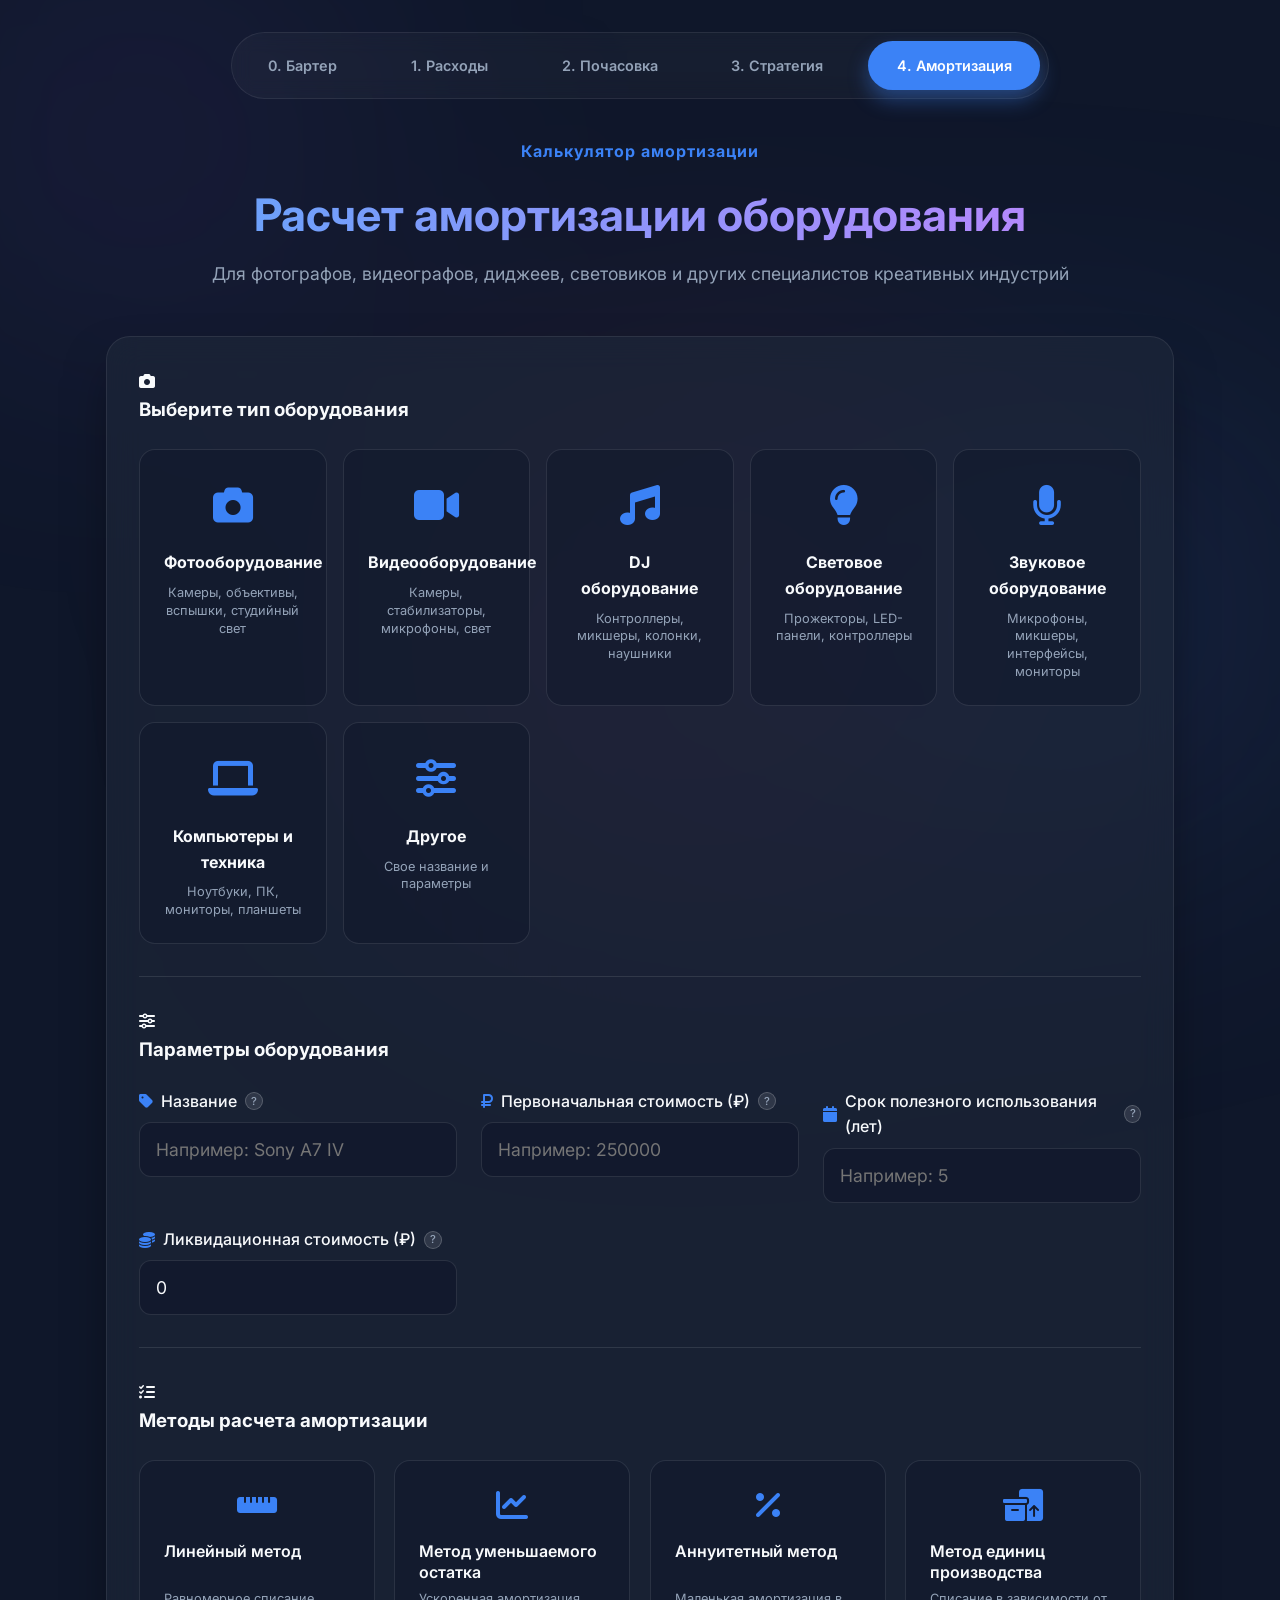
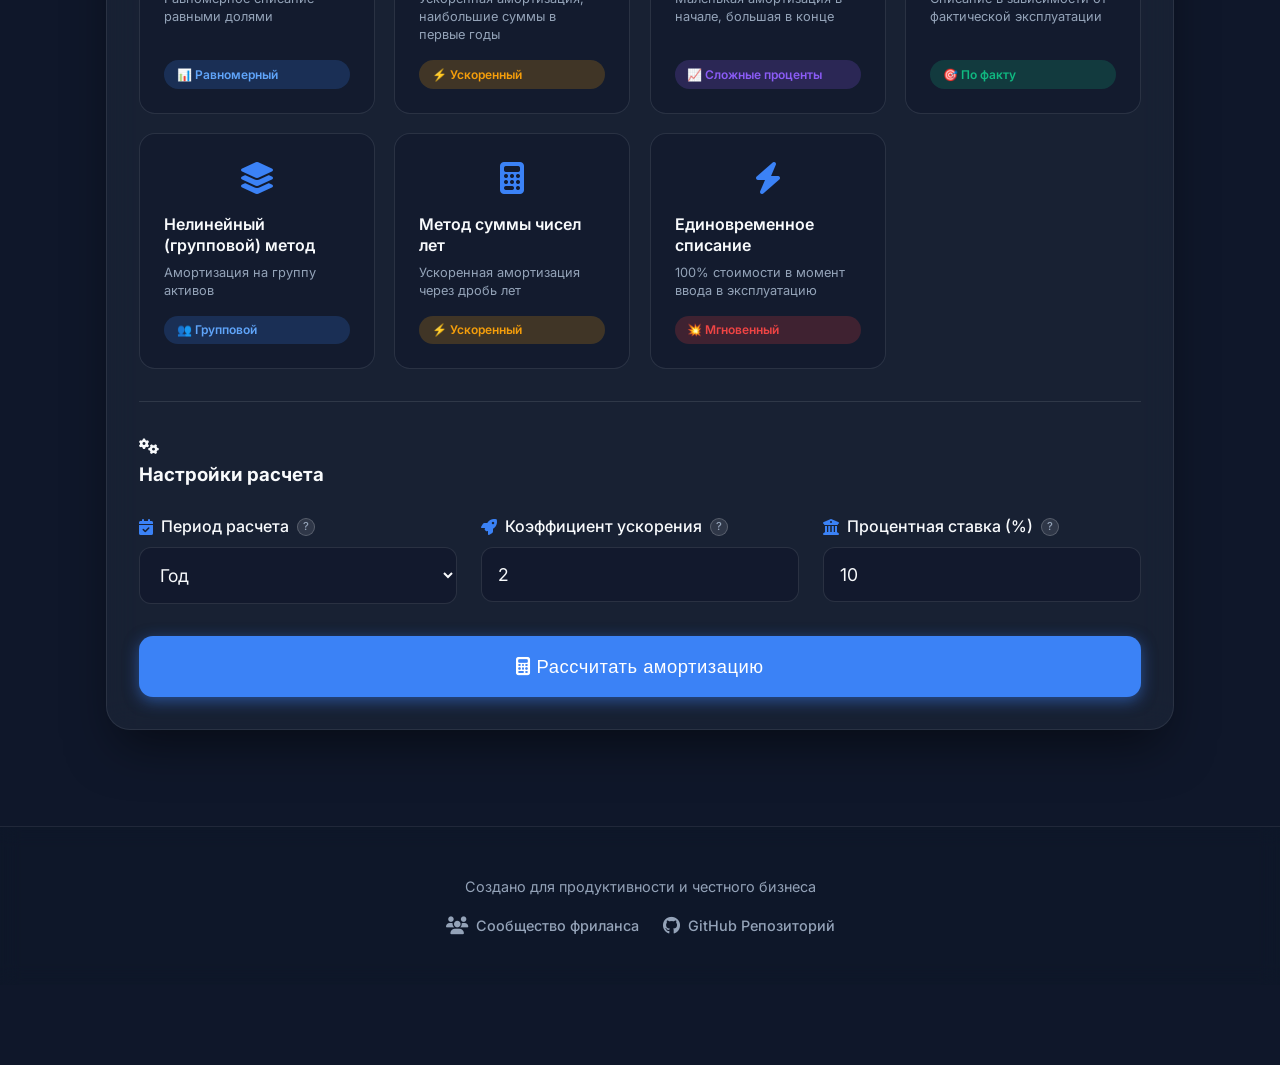
==== amortization_calc.html @ fcdc4e0b "Add Yandex.Metrica integration" ====
<!DOCTYPE html>
<html lang="ru">

<head>
    <meta charset="UTF-8">
    <meta name="viewport" content="width=device-width, initial-scale=1.0">
    <title>Амортизация оборудования</title>
    <link href="https://fonts.googleapis.com/css2?family=Inter:wght@300;400;500;600;700&display=swap" rel="stylesheet">
    <link rel="stylesheet" href="global.css">
    <link rel="stylesheet" href="amortization_style.css">
    <!-- Font Awesome for Icons -->
    <link rel="stylesheet" href="https://cdnjs.cloudflare.com/ajax/libs/font-awesome/6.4.0/css/all.min.css">
    
    <!-- Yandex.Metrica placeholder -->
    <div id="yandex-metrica-container"></div>
    <script>
        fetch('analytics.html')
            .then(r => r.ok ? r.text() : Promise.reject())
            .then(html => document.getElementById('yandex-metrica-container').innerHTML = html)
            .catch(() => console.log('Analytics not loaded (local)'));
    </script>
</head>

<body>
    <div class="background-blobs">
        <div class="blob blob-1"></div>
        <div class="blob blob-2"></div>
        <div class="blob blob-3"></div>
    </div>

    <div class="container">
        <header>
            <nav class="nav-tabs">
                <a href="index.html" class="nav-btn">0. Бартер</a>
                <a href="hour_calc.html" class="nav-btn">1. Расходы</a>
                <a href="project_calc.html" class="nav-btn">2. Почасовка</a>
                <a href="negotiation_new.html" class="nav-btn">3. Стратегия</a>
                <a href="amortization_calc.html" class="nav-btn active">4. Амортизация</a>
            </nav>
            <div class="logo">
                <span>Калькулятор амортизации</span>
            </div>
            <h1>Расчет амортизации оборудования</h1>
            <p>Для фотографов, видеографов, диджеев, световиков и других специалистов креативных индустрий</p>
        </header>

        <main class="glass-panel">
            <!-- Выбор оборудования -->
            <section class="equipment-section">
                <div class="section-header">
                    <i class="fa-solid fa-camera"></i>
                    <h3>Выберите тип оборудования</h3>
                </div>

                <div class="equipment-grid">
                    <div class="equipment-card" data-type="photo">
                        <div class="equip-icon"><i class="fa-solid fa-camera"></i></div>
                        <h4>Фотооборудование</h4>
                        <p>Камеры, объективы, вспышки, студийный свет</p>
                    </div>
                    <div class="equipment-card" data-type="video">
                        <div class="equip-icon"><i class="fa-solid fa-video"></i></div>
                        <h4>Видеооборудование</h4>
                        <p>Камеры, стабилизаторы, микрофоны, свет</p>
                    </div>
                    <div class="equipment-card" data-type="dj">
                        <div class="equip-icon"><i class="fa-solid fa-music"></i></div>
                        <h4>DJ оборудование</h4>
                        <p>Контроллеры, микшеры, колонки, наушники</p>
                    </div>
                    <div class="equipment-card" data-type="light">
                        <div class="equip-icon"><i class="fa-solid fa-lightbulb"></i></div>
                        <h4>Световое оборудование</h4>
                        <p>Прожекторы, LED-панели, контроллеры</p>
                    </div>
                    <div class="equipment-card" data-type="audio">
                        <div class="equip-icon"><i class="fa-solid fa-microphone"></i></div>
                        <h4>Звуковое оборудование</h4>
                        <p>Микрофоны, микшеры, интерфейсы, мониторы</p>
                    </div>
                    <div class="equipment-card" data-type="computer">
                        <div class="equip-icon"><i class="fa-solid fa-laptop"></i></div>
                        <h4>Компьютеры и техника</h4>
                        <p>Ноутбуки, ПК, мониторы, планшеты</p>
                    </div>
                    <div class="equipment-card" data-type="custom">
                        <div class="equip-icon"><i class="fa-solid fa-sliders"></i></div>
                        <h4>Другое</h4>
                        <p>Свое название и параметры</p>
                    </div>
                </div>

                <div id="customEquipmentBlock" class="hidden">
                    <div class="input-group">
                        <label for="customEquipName">Название оборудования</label>
                        <input type="text" id="customEquipName" placeholder="Например: Гримерка, костюмы, реквизит...">
                    </div>
                </div>
            </section>

            <div class="divider"></div>

            <!-- Параметры оборудования -->
            <section class="params-section">
                <div class="section-header">
                    <i class="fa-solid fa-sliders"></i>
                    <h3>Параметры оборудования</h3>
                </div>

                <div class="params-grid">
                    <div class="input-group">
                        <label for="equipName">
                            <i class="fa-solid fa-tag"></i> Название
                            <span class="help-icon" title="Как вы называете это оборудование для себя">?</span>
                        </label>
                        <input type="text" id="equipName" placeholder="Например: Sony A7 IV">
                    </div>

                    <div class="input-group">
                        <label for="initialCost">
                            <i class="fa-solid fa-ruble-sign"></i> Первоначальная стоимость (₽)
                            <span class="help-icon" title="Сумма, которую вы заплатили при покупке оборудования">?</span>
                        </label>
                        <input type="number" id="initialCost" placeholder="Например: 250000">
                    </div>

                    <div class="input-group">
                        <label for="usefulLife">
                            <i class="fa-solid fa-calendar"></i> Срок полезного использования (лет)
                            <span class="help-icon" title="Сколько лет вы планируете использовать это оборудование">?</span>
                        </label>
                        <input type="number" id="usefulLife" placeholder="Например: 5">
                    </div>

                    <div class="input-group">
                        <label for="liquidationValue">
                            <i class="fa-solid fa-coins"></i> Ликвидационная стоимость (₽)
                            <span class="help-icon" title="Остаточная стоимость после окончания срока службы (можно продать на запчасти)">?</span>
                        </label>
                        <input type="number" id="liquidationValue" value="0" placeholder="Например: 25000">
                    </div>
                </div>
            </section>

            <div class="divider"></div>

            <!-- Выбор метода амортизации -->
            <section class="methods-section">
                <div class="section-header">
                    <i class="fa-solid fa-list-check"></i>
                    <h3>Методы расчета амортизации</h3>
                </div>

                <div class="methods-grid">
                    <div class="method-card" data-method="linear">
                        <div class="method-icon"><i class="fa-solid fa-ruler-horizontal"></i></div>
                        <h4>Линейный метод</h4>
                        <p>Равномерное списание равными долями</p>
                        <div class="method-tag">📊 Равномерный</div>
                    </div>

                    <div class="method-card" data-method="declining">
                        <div class="method-icon"><i class="fa-solid fa-chart-line"></i></div>
                        <h4>Метод уменьшаемого остатка</h4>
                        <p>Ускоренная амортизация, наибольшие суммы в первые годы</p>
                        <div class="method-tag warning">⚡ Ускоренный</div>
                    </div>

                    <div class="method-card" data-method="annuity">
                        <div class="method-icon"><i class="fa-solid fa-percent"></i></div>
                        <h4>Аннуитетный метод</h4>
                        <p>Маленькая амортизация в начале, большая в конце</p>
                        <div class="method-tag info">📈 Сложные проценты</div>
                    </div>

                    <div class="method-card" data-method="units">
                        <div class="method-icon"><i class="fa-solid fa-boxes-packing"></i></div>
                        <h4>Метод единиц производства</h4>
                        <p>Списание в зависимости от фактической эксплуатации</p>
                        <div class="method-tag success">🎯 По факту</div>
                    </div>

                    <div class="method-card" data-method="group">
                        <div class="method-icon"><i class="fa-solid fa-layer-group"></i></div>
                        <h4>Нелинейный (групповой) метод</h4>
                        <p>Амортизация на группу активов</p>
                        <div class="method-tag">👥 Групповой</div>
                    </div>

                    <div class="method-card" data-method="sumyears">
                        <div class="method-icon"><i class="fa-solid fa-calculator"></i></div>
                        <h4>Метод суммы чисел лет</h4>
                        <p>Ускоренная амортизация через дробь лет</p>
                        <div class="method-tag warning">⚡ Ускоренный</div>
                    </div>

                    <div class="method-card" data-method="immediate">
                        <div class="method-icon"><i class="fa-solid fa-bolt"></i></div>
                        <h4>Единовременное списание</h4>
                        <p>100% стоимости в момент ввода в эксплуатацию</p>
                        <div class="method-tag danger">💥 Мгновенный</div>
                    </div>
                </div>
            </section>

            <!-- Дополнительные параметры для метода единиц производства -->
            <div id="productionParams" class="hidden glass" style="margin-top: 1.5rem; padding: 1.5rem; border-radius: 16px; border: 1px solid rgba(139, 92, 246, 0.2);">
                <div class="section-header">
                    <i class="fa-solid fa-industry"></i>
                    <h3>Параметры производства</h3>
                </div>
                <div class="params-grid">
                    <div class="input-group">
                        <label for="totalProduction">
                            <i class="fa-solid fa-layer-group"></i> Общий объем производства (ед.)
                            <span class="help-icon" title="Планируемое количество единиц за весь срок службы (съемок, часов, км)">?</span>
                        </label>
                        <input type="number" id="totalProduction" placeholder="Например: 500 съемок">
                    </div>
                    <div class="input-group">
                        <label for="currentProduction">
                            <i class="fa-solid fa-gauge"></i> Фактический объем за период (ед.)
                            <span class="help-icon" title="Сколько единиц уже произведено за расчетный период">?</span>
                        </label>
                        <input type="number" id="currentProduction" placeholder="Например: 45 съемок">
                    </div>
                </div>
            </div>

            <!-- Параметры для группового метода -->
            <div id="groupParams" class="hidden glass" style="margin-top: 1.5rem; padding: 1.5rem; border-radius: 16px; border: 1px solid rgba(245, 158, 11, 0.2);">
                <div class="section-header">
                    <i class="fa-solid fa-objects-column"></i>
                    <h3>Параметры группы активов</h3>
                </div>
                <div class="params-grid">
                    <div class="input-group">
                        <label for="groupBalance">
                            <i class="fa-solid fa-piggy-bank"></i> Суммарный баланс группы (₽)
                            <span class="help-icon" title="Общая стоимость всех активов в группе">?</span>
                        </label>
                        <input type="number" id="groupBalance" placeholder="Например: 1500000">
                    </div>
                    <div class="input-group">
                        <label for="groupRate">
                            <i class="fa-solid fa-percent"></i> Норма амортизации группы (%)
                            <span class="help-icon" title="Процент амортизации для данной группы активов">?</span>
                        </label>
                        <input type="number" id="groupRate" placeholder="Например: 20">
                    </div>
                </div>
            </div>

            <div class="divider"></div>

            <!-- Настройки расчета -->
            <section class="calc-settings">
                <div class="section-header">
                    <i class="fa-solid fa-gears"></i>
                    <h3>Настройки расчета</h3>
                </div>

                <div class="settings-grid">
                    <div class="input-group">
                        <label for="calcPeriod">
                            <i class="fa-solid fa-calendar-check"></i> Период расчета
                            <span class="help-icon" title="За какой период рассчитать амортизацию">?</span>
                        </label>
                        <select id="calcPeriod">
                            <option value="month">Месяц</option>
                            <option value="quarter">Квартал</option>
                            <option value="year" selected>Год</option>
                            <option value="full">Весь срок службы</option>
                        </select>
                    </div>

                    <div class="input-group">
                        <label for="accelerationFactor">
                            <i class="fa-solid fa-rocket"></i> Коэффициент ускорения
                            <span class="help-icon" title="Коэффициент для методов ускоренной амортизации (обычно 2 для двойного уменьшения)">?</span>
                        </label>
                        <input type="number" id="accelerationFactor" value="2" min="1" max="3" step="0.5">
                    </div>

                    <div class="input-group">
                        <label for="interestRate">
                            <i class="fa-solid fa-bank"></i> Процентная ставка (%)
                            <span class="help-icon" title="Ставка для аннуитетного метода сложных процентов">?</span>
                        </label>
                        <input type="number" id="interestRate" value="10" min="0" max="30" step="0.5">
                    </div>
                </div>
            </section>

            <button type="button" class="btn-calculate" id="calcBtn">
                <span class="btn-text"><i class="fa-solid fa-calculator"></i> Рассчитать амортизацию</span>
            </button>
        </main>

        <!-- Результаты расчета -->
        <div id="results-panel" class="hidden">
            <div class="results-header">
                <h2><i class="fa-solid fa-circle-check"></i> Результаты расчета</h2>
                <p id="resultSubtitle">Амортизация оборудования по выбранному методу</p>
            </div>

            <div class="summary-cards">
                <div class="summary-card primary">
                    <div class="summary-icon"><i class="fa-solid fa-ruble-sign"></i></div>
                    <div class="summary-content">
                        <span class="summary-label">
                            Сумма амортизации за период
                            <span class="help-icon" title="Сколько стоимости оборудования списывается в этом году. Это сумма, которую можно учесть в расходах для уменьшения налога.">?</span>
                        </span>
                        <span class="summary-value" id="resAmortizationAmount">0 ₽</span>
                        <span class="summary-hint">Списание в расходы за год</span>
                    </div>
                </div>

                <div class="summary-card secondary">
                    <div class="summary-icon"><i class="fa-solid fa-wallet"></i></div>
                    <div class="summary-content">
                        <span class="summary-label">
                            Остаточная стоимость
                            <span class="help-icon" title="Сколько ещё не списано. Если продать оборудование сейчас, эта сумма будет считаться доходом при налогообложении.">?</span>
                        </span>
                        <span class="summary-value" id="resRemainingValue">0 ₽</span>
                        <span class="summary-hint">Не списано на конец года</span>
                    </div>
                </div>

                <div class="summary-card tertiary">
                    <div class="summary-icon"><i class="fa-solid fa-chart-pie"></i></div>
                    <div class="summary-content">
                        <span class="summary-label">
                            Накопленная амортизация
                            <span class="help-icon" title="Общая сумма, которая уже списана с момента покупки. Показывает, сколько стоимости оборудования вы уже «вернули» через расходы.">?</span>
                        </span>
                        <span class="summary-value" id="resAccumulatedAmort">0 ₽</span>
                        <span class="summary-hint">Всего списано с начала</span>
                    </div>
                </div>

                <div class="summary-card quaternary">
                    <div class="summary-icon"><i class="fa-solid fa-percent"></i></div>
                    <div class="summary-content">
                        <span class="summary-label">
                            Годовая норма амортизации
                            <span class="help-icon" title="Какой процент от стоимости списывается за год. Например, 20% means что оборудование теряет пятую часть стоимости за год.">?</span>
                        </span>
                        <span class="summary-value" id="resDepreciationRate">0%</span>
                        <span class="summary-hint">Скорость списания</span>
                    </div>
                </div>
            </div>

            <!-- Таблица по годам -->
            <div class="schedule-section">
                <h3><i class="fa-solid fa-table"></i> График амортизации по годам</h3>
                <p style="color: var(--text-secondary); margin-bottom: 1rem; font-size: 0.9rem;">
                    <i class="fa-solid fa-circle-info"></i> 
                    Показывает, как распределяется стоимость оборудования по годам. 
                    <strong>Амортизация за год</strong> — сколько списывается в этом году, 
                    <strong>Накопленная амортизация</strong> — сколько всего списано с момента покупки, 
                    <strong>Остаточная стоимость</strong> — сколько ещё не списано.
                </p>
                <div class="table-wrapper">
                    <table class="amortization-table">
                        <thead>
                            <tr>
                                <th>
                                    Год
                                    <span class="help-icon" title="Номер года с момента покупки оборудования">?</span>
                                </th>
                                <th>
                                    Амортизация за год
                                    <span class="help-icon" title="Сумма, которая списывается в расходах в этом году">?</span>
                                </th>
                                <th>
                                    Накопленная амортизация
                                    <span class="help-icon" title="Общая сумма всех списаний с начала эксплуатации">?</span>
                                </th>
                                <th>
                                    Остаточная стоимость
                                    <span class="help-icon" title="Сколько стоимости ещё не списано. Эта сумма остаётся на балансе.">?</span>
                                </th>
                            </tr>
                        </thead>
                        <tbody id="scheduleTableBody">
                            <!-- Заполняется через JS -->
                        </tbody>
                    </table>
                </div>
            </div>

            <!-- Пояснения по методу -->
            <div class="method-explanation glass">
                <div class="explanation-icon"><i class="fa-solid fa-circle-info"></i></div>
                <div class="explanation-content">
                    <h4>О выбранном методе</h4>
                    <p id="methodDescription">Описание метода будет здесь</p>
                    <div class="pros-cons">
                        <div class="pros">
                            <h5><i class="fa-solid fa-thumbs-up"></i> Преимущества</h5>
                            <ul id="methodPros"></ul>
                        </div>
                        <div class="cons">
                            <h5><i class="fa-solid fa-thumbs-down"></i> Недостатки</h5>
                            <ul id="methodCons"></ul>
                        </div>
                    </div>
                </div>
            </div>

            <!-- Рекомендации для креативных индустрий -->
            <div class="recommendations glass">
                <div class="explanation-icon"><i class="fa-solid fa-lightbulb"></i></div>
                <div class="explanation-content">
                    <h4>Рекомендации для вашей сферы</h4>
                    <p id="industryAdvice">Советы по выбору метода амортизации для вашего типа оборудования</p>
                </div>
            </div>

            <!-- Пример расшифровки -->
            <div class="example-box glass" style="border: 1px solid rgba(59, 130, 246, 0.3); background: rgba(59, 130, 246, 0.05);">
                <div class="explanation-icon" style="color: var(--accent);"><i class="fa-solid fa-book-open"></i></div>
                <div class="explanation-content">
                    <h4 style="color: var(--accent);">Как это использовать на практике?</h4>
                    <p style="margin-bottom: 1rem;">
                        <strong>Для фотографа/видеографа:</strong> Если вы купили камеру за 33 333 ₽ и используете метод уменьшаемого остатка, 
                        то в первый год вы можете списать в расходы 13 333 ₽. Это уменьшит ваш налогооблагаемый доход.
                    </p>
                    <ul style="color: var(--text-secondary); line-height: 1.8;">
                        <li>💰 <strong>Налог (УСН 6%):</strong> Сэкономите 13 333 × 6% = <strong>800 ₽</strong> налогов в год</li>
                        <li>📊 <strong>Для самозанятых:</strong> Амортизация помогает понять реальную стоимость съёмки и заложить замену техники в цену</li>
                        <li>🔄 <strong>Через 5 лет:</strong> Оборудование будет иметь остаточную стоимость 2 592 ₽ — значит, пора копить на новое</li>
                    </ul>
                </div>
            </div>

            <button class="btn-secondary" id="btnReset">
                <i class="fa-solid fa-rotate-left"></i> Рассчитать заново
            </button>
        </div>
    </div>

    <footer class="app-footer">
        <div class="footer-content">
            <p>Создано для продуктивности и честного бизнеса</p>
            <div class="footer-links">
                <a href="https://square.tprod.space/" target="_blank" class="footer-link">
                    <i class="fa-solid fa-users"></i> Сообщество фриланса
                </a>
                <a href="https://github.com/ezhkov-ph/freelance-business-logic" target="_blank" class="footer-link">
                    <i class="fa-brands fa-github"></i> GitHub Репозиторий
                </a>
            </div>
        </div>
    </footer>

    <script src="amortization_script.js"></script>
</body>

</html>
---- global.css ----
@import url('https://fonts.googleapis.com/css2?family=Inter:wght@300;400;500;600;700&display=swap');

:root {
    --bg-dark: #0f172a;
    --text-primary: #f8fafc;
    --text-secondary: #94a3b8;
    --accent: #3b82f6;
    --accent-glow: rgba(59, 130, 246, 0.4);
    --glass-bg: rgba(30, 41, 59, 0.6);
    --glass-border: rgba(255, 255, 255, 0.08);
    --card-bg: rgba(15, 23, 42, 0.8);
    
    --success: #10b981;
    --warning: #f59e0b;
    --danger: #ef4444;
    
    --glow-1: #8b5cf6;
    --glow-2: #3b82f6;
    --glow-3: #ec4899;
}

* {
    box-sizing: border-box;
    margin: 0;
    padding: 0;
}

body {
    font-family: 'Inter', sans-serif;
    background-color: var(--bg-dark);
    color: var(--text-primary);
    min-height: 100vh;
    overflow-x: hidden;
    position: relative;
    padding-bottom: 5rem;
    line-height: 1.6;
}

/* Background animated blobs */
.background-blobs {
    position: fixed;
    top: 0;
    left: 0;
    width: 100%;
    height: 100%;
    z-index: -1;
    overflow: hidden;
    filter: blur(140px);
}

.blob {
    position: absolute;
    width: 400px;
    height: 400px;
    border-radius: 50%;
    mix-blend-mode: screen;
    animation: float 20s infinite alternate;
}

.blob-1 { background: var(--glow-1); top: -100px; left: -100px; opacity: 0.15; }
.blob-2 { background: var(--glow-2); bottom: 10%; right: -50px; opacity: 0.15; animation-duration: 25s; }
.blob-3 { background: var(--glow-3); top: 40%; left: 30%; opacity: 0.1; width: 600px; height: 600px; animation-duration: 30s; }

@keyframes float {
    0% { transform: translate(0, 0) scale(1); }
    100% { transform: translate(100px, 50px) scale(1.1); }
}

/* Layout Containers */
.container, .app-container {
    max-width: 1100px;
    margin: 0 auto;
    padding: 2rem 1rem;
}

.container.small { max-width: 600px; }

header {
    text-align: center;
    margin-bottom: 3rem;
    animation: fadeInDown 0.8s ease-out;
}

header h1 {
    font-size: 2.8rem;
    font-weight: 700;
    margin-bottom: 0.5rem;
    background: linear-gradient(to right, #60a5fa, #c084fc);
    background-clip: text;
    -webkit-background-clip: text;
    -webkit-text-fill-color: transparent;
    display: flex;
    align-items: center;
    justify-content: center;
    gap: 0.75rem;
}

header p {
    color: var(--text-secondary);
    font-size: 1.1rem;
}

.logo {
    display: flex;
    align-items: center;
    justify-content: center;
    gap: 0.8rem;
    font-weight: 700;
    color: var(--accent);
    margin-bottom: 1rem;
    letter-spacing: 1px;
}

/* Glass UI Elements */
.glass, .glass-panel {
    background: var(--glass-bg);
    backdrop-filter: blur(16px);
    -webkit-backdrop-filter: blur(16px);
    border: 1px solid var(--glass-border);
    border-radius: 24px;
    padding: 2rem;
    box-shadow: 0 25px 50px -12px rgba(0, 0, 0, 0.5);
    animation: fadeInUp 0.8s ease-out;
}

/* Form Elements */
input[type="number"], input[type="text"], input[type="email"], select, .glass-input, .math-input {
    width: 100%;
    padding: 1rem;
    background: rgba(15, 23, 42, 0.6);
    border: 1px solid rgba(255, 255, 255, 0.1);
    border-radius: 12px;
    color: var(--text-primary);
    font-size: 1.1rem;
    transition: all 0.3s ease;
    outline: none;
    font-family: inherit;
}

input:focus, select:focus, .glass-input:focus, .math-input:focus {
    border-color: var(--accent);
    box-shadow: 0 0 0 3px var(--accent-glow);
    background: rgba(15, 23, 42, 0.9);
}

/* Help Icons & Universal Tooltips */
.help-icon {
    display: inline-flex;
    align-items: center;
    justify-content: center;
    width: 18px;
    height: 18px;
    background: rgba(255, 255, 255, 0.1);
    border: 1px solid rgba(255, 255, 255, 0.2);
    border-radius: 50%;
    font-size: 11px;
    margin-left: 8px;
    cursor: help;
    transition: all 0.2s ease;
    vertical-align: middle;
    color: var(--text-secondary);
    position: relative;
    font-style: normal;
}

.help-icon:hover {
    background: var(--accent);
    color: white;
    transform: scale(1.1);
}

.help-icon:hover::after {
    content: attr(title);
    position: absolute;
    bottom: 150%;
    left: 50%;
    transform: translateX(-50%);
    background: #1e293b;
    color: white;
    padding: 10px 14px;
    border-radius: 10px;
    font-size: 12px;
    width: 260px;
    white-space: normal;
    z-index: 9999;
    box-shadow: 0 10px 25px rgba(0,0,0,0.5);
    border: 1px solid rgba(255,255,255,0.1);
    line-height: 1.4;
    text-align: center;
    font-weight: 400;
    text-shadow: none;
    text-transform: none;
}

.help-icon:hover::before {
    content: '';
    position: absolute;
    bottom: 130%;
    left: 50%;
    transform: translateX(-50%);
    border: 6px solid transparent;
    border-top-color: #1e293b;
    z-index: 9999;
}

.divider {
    height: 1px;
    background: rgba(255, 255, 255, 0.1);
    margin: 2rem 0;
}

/* Navigation Tabs */
.nav-tabs {
    display: flex;
    justify-content: center;
    gap: 1rem;
    margin-bottom: 2.5rem;
    padding: 0.5rem;
    background: rgba(255, 255, 255, 0.03);
    border-radius: 100px;
    width: fit-content;
    margin-left: auto;
    margin-right: auto;
    border: 1px solid var(--glass-border);
    backdrop-filter: blur(10px);
}

.nav-btn {
    padding: 0.8rem 1.8rem;
    border-radius: 100px;
    color: var(--text-secondary);
    text-decoration: none;
    font-size: 0.9rem;
    font-weight: 600;
    transition: all 0.3s cubic-bezier(0.4, 0, 0.2, 1);
}

.nav-btn:hover {
    color: white;
    background: rgba(255, 255, 255, 0.05);
}

.nav-btn.active {
    background: var(--accent);
    color: white;
    box-shadow: 0 10px 20px var(--accent-glow);
}

/* Footer Styling */
.app-footer {
    text-align: center;
    padding: 3rem 1rem;
    margin-top: 4rem;
    border-top: 1px solid var(--glass-border);
    background: rgba(15, 23, 42, 0.3);
    backdrop-filter: blur(10px);
}

.footer-content p {
    color: var(--text-secondary);
    font-size: 0.9rem;
    margin-bottom: 0.5rem;
}

.footer-links {
    display: flex;
    justify-content: center;
    gap: 1.5rem;
    flex-wrap: wrap;
    margin-top: 1rem;
}

.footer-link {
    color: var(--text-secondary);
    text-decoration: none;
    font-weight: 500;
    transition: all 0.3s;
    display: inline-flex;
    align-items: center;
    gap: 0.5rem;
    font-size: 0.9rem;
}

.footer-link:hover {
    color: var(--accent);
}

.footer-link i {
    font-size: 1.1rem;
}

.hidden { display: none !important; }

/* Modal System */
.modal {
    position: fixed;
    top: 0;
    left: 0;
    width: 100%;
    height: 100%;
    background: rgba(0, 0, 0, 0.7);
    backdrop-filter: blur(8px);
    display: flex;
    align-items: center;
    justify-content: center;
    z-index: 1000;
    animation: fadeIn 0.3s ease;
}

.modal-content {
    width: 90%;
    max-width: 450px;
    padding: 2.5rem;
    position: relative;
}

.modal-content h3 {
    margin-bottom: 1.5rem;
    font-size: 1.5rem;
    color: var(--accent);
}

.modal-btns {
    display: flex;
    justify-content: flex-end;
    gap: 1rem;
    margin-top: 2rem;
}

.btn-primary {
    background: var(--accent);
    color: white;
    border: none;
    padding: 0.8rem 1.5rem;
    border-radius: 12px;
    font-weight: 600;
    cursor: pointer;
    transition: all 0.3s;
}

.btn-primary:hover {
    box-shadow: 0 0 15px var(--accent-glow);
    transform: translateY(-1px);
}

.btn-text {
    background: transparent;
    border: none;
    color: var(--text-secondary);
    padding: 0.8rem 1.5rem;
    cursor: pointer;
    font-weight: 500;
}

.btn-text:hover {
    color: white;
}

/* Animations */
@keyframes fadeInDown {
    from { opacity: 0; transform: translateY(-20px); }
    to { opacity: 1; transform: translateY(0); }
}

@keyframes fadeInUp {
    from { opacity: 0; transform: translateY(20px); }
    to { opacity: 1; transform: translateY(0); }
}

@keyframes fadeIn {
    from { opacity: 0; }
    to { opacity: 1; }
}

@media (max-width: 600px) {
    .nav-tabs {
        flex-direction: column;
        border-radius: 20px;
        width: 100%;
        gap: 0.5rem;
    }
    .nav-btn {
        text-align: center;
        padding: 0.6rem;
    }
    header h1 { font-size: 2rem; }
    .glass, .glass-panel { padding: 1.5rem; }
}
---- amortization_style.css ----
/* Amortization Calculator Specific Styles */

/* Buttons */
.btn-calculate {
    display: block;
    width: 100%;
    margin-top: 2rem;
    padding: 1.2rem 2rem;
    background: #3b82f6;
    border: none;
    border-radius: 14px;
    font-size: 1.15rem;
    font-weight: 700;
    cursor: pointer;
    transition: all 0.3s ease;
    box-shadow: 0 4px 15px rgba(59, 130, 246, 0.5);
    letter-spacing: 0.5px;
}

.btn-calculate,
.btn-calculate .btn-text {
    color: #ffffff !important;
}

.btn-calculate:hover {
    transform: translateY(-2px);
    box-shadow: 0 8px 25px rgba(59, 130, 246, 0.7);
    background: #2563eb;
}

.btn-calculate:active {
    transform: translateY(0);
}

.btn-secondary {
    display: block;
    width: 100%;
    margin-top: 1rem;
    padding: 1rem;
    background: rgba(255, 255, 255, 0.1);
    color: #f1f5f9;
    border: 1px solid rgba(255, 255, 255, 0.2);
    border-radius: 14px;
    font-size: 1.1rem;
    font-weight: 600;
    cursor: pointer;
    transition: all 0.3s ease;
}

.btn-secondary,
.btn-secondary .btn-text {
    color: #f1f5f9 !important;
}

.btn-secondary:hover {
    background: rgba(255, 255, 255, 0.2);
    color: #ffffff !important;
    border-color: rgba(255, 255, 255, 0.3);
}

/* Equipment Selection */
.equipment-section {
    margin-bottom: 2rem;
}

.equipment-grid {
    display: grid;
    grid-template-columns: repeat(auto-fill, minmax(180px, 1fr));
    gap: 1rem;
    margin-top: 1.5rem;
}

.equipment-card {
    background: rgba(15, 23, 42, 0.5);
    border: 1px solid rgba(255, 255, 255, 0.1);
    border-radius: 16px;
    padding: 1.5rem;
    cursor: pointer;
    transition: all 0.3s ease;
    text-align: center;
}

.equipment-card:hover {
    background: rgba(15, 23, 42, 0.8);
    border-color: var(--accent);
    transform: translateY(-5px);
    box-shadow: 0 10px 20px rgba(59, 130, 246, 0.2);
}

.equipment-card.selected {
    background: rgba(59, 130, 246, 0.2);
    border-color: var(--accent);
    box-shadow: 0 0 20px var(--accent-glow);
}

.equip-icon {
    font-size: 2.5rem;
    color: var(--accent);
    margin-bottom: 0.8rem;
}

.equipment-card h4 {
    font-size: 1rem;
    margin-bottom: 0.5rem;
    color: var(--text-primary);
}

.equipment-card p {
    font-size: 0.8rem;
    color: var(--text-secondary);
    line-height: 1.4;
}

/* Methods Grid */
.methods-grid {
    display: grid;
    grid-template-columns: repeat(auto-fill, minmax(220px, 1fr));
    gap: 1.2rem;
    margin-top: 1.5rem;
}

.method-card {
    background: rgba(15, 23, 42, 0.5);
    border: 1px solid rgba(255, 255, 255, 0.1);
    border-radius: 16px;
    padding: 1.5rem;
    cursor: pointer;
    transition: all 0.3s ease;
    position: relative;
    overflow: hidden;
    display: flex;
    flex-direction: column;
    height: 100%;
    min-height: 220px;
}

.method-card:hover {
    background: rgba(15, 23, 42, 0.8);
    border-color: var(--accent);
    transform: translateY(-3px);
}

.method-card.selected {
    background: rgba(59, 130, 246, 0.2);
    border-color: var(--accent);
    box-shadow: 0 0 20px var(--accent-glow);
}

.method-icon {
    font-size: 2rem;
    color: var(--accent);
    margin-bottom: 1rem;
    height: 40px;
    display: flex;
    align-items: center;
    justify-content: center;
}

.method-card h4 {
    font-size: 1rem;
    margin-bottom: 0.5rem;
    color: var(--text-primary);
    font-weight: 600;
    line-height: 1.3;
    min-height: 2.6rem;
}

.method-card p {
    font-size: 0.8rem;
    color: var(--text-secondary);
    line-height: 1.4;
    margin-bottom: 1rem;
    flex-grow: 1;
}

.method-tag {
    display: inline-block;
    padding: 0.3rem 0.8rem;
    border-radius: 20px;
    font-size: 0.75rem;
    font-weight: 600;
    background: rgba(59, 130, 246, 0.2);
    color: #60a5fa;
}

.method-tag.warning {
    background: rgba(245, 158, 11, 0.2);
    color: #f59e0b;
}

.method-tag.info {
    background: rgba(139, 92, 246, 0.2);
    color: #8b5cf6;
}

.method-tag.success {
    background: rgba(16, 185, 129, 0.2);
    color: #10b981;
}

.method-tag.special {
    background: rgba(236, 72, 153, 0.2);
    color: #ec4899;
}

.method-tag.danger {
    background: rgba(239, 68, 68, 0.2);
    color: #ef4444;
}

/* Params Grid */
.params-grid {
    display: grid;
    grid-template-columns: repeat(auto-fit, minmax(250px, 1fr));
    gap: 1.5rem;
    margin-top: 1.5rem;
}

.settings-grid {
    display: grid;
    grid-template-columns: repeat(auto-fit, minmax(200px, 1fr));
    gap: 1.5rem;
    margin-top: 1.5rem;
}

.input-group label {
    display: flex;
    align-items: center;
    margin-bottom: 0.5rem;
    font-weight: 500;
}

.input-group label i {
    margin-right: 0.5rem;
    color: var(--accent);
}

/* Results Panel */
#results-panel {
    margin-top: 3rem;
    animation: fadeInUp 0.6s ease-out;
}

.results-header {
    text-align: center;
    margin-bottom: 2rem;
}

.results-header h2 {
    font-size: 2rem;
    color: var(--success);
    margin-bottom: 0.5rem;
    display: flex;
    align-items: center;
    justify-content: center;
    gap: 0.8rem;
}

.results-header p {
    color: var(--text-secondary);
}

/* Summary Cards */
.summary-cards {
    display: grid;
    grid-template-columns: repeat(auto-fit, minmax(220px, 1fr));
    gap: 1.5rem;
    margin-bottom: 3rem;
}

.summary-card {
    background: rgba(15, 23, 42, 0.6);
    border: 1px solid rgba(255, 255, 255, 0.1);
    border-radius: 16px;
    padding: 1.5rem;
    display: flex;
    align-items: center;
    gap: 1rem;
    transition: all 0.3s ease;
}

.summary-card:hover {
    transform: translateY(-3px);
    box-shadow: 0 10px 20px rgba(0, 0, 0, 0.3);
}

.summary-card.primary {
    border-left: 4px solid var(--accent);
}

.summary-card.secondary {
    border-left: 4px solid var(--success);
}

.summary-card.tertiary {
    border-left: 4px solid var(--warning);
}

.summary-card.quaternary {
    border-left: 4px solid var(--glow-1);
}

.summary-icon {
    font-size: 2rem;
    width: 60px;
    height: 60px;
    display: flex;
    align-items: center;
    justify-content: center;
    border-radius: 12px;
    background: rgba(59, 130, 246, 0.2);
    color: var(--accent);
}

.summary-card.primary .summary-icon {
    background: rgba(59, 130, 246, 0.2);
    color: var(--accent);
}

.summary-card.secondary .summary-icon {
    background: rgba(16, 185, 129, 0.2);
    color: var(--success);
}

.summary-card.tertiary .summary-icon {
    background: rgba(245, 158, 11, 0.2);
    color: var(--warning);
}

.summary-card.quaternary .summary-icon {
    background: rgba(139, 92, 246, 0.2);
    color: #8b5cf6;
}

.summary-content {
    display: flex;
    flex-direction: column;
    flex: 1;
}

.summary-label {
    font-size: 0.85rem;
    color: var(--text-secondary);
    margin-bottom: 0.3rem;
    display: flex;
    align-items: center;
    gap: 0.5rem;
}

.summary-label .help-icon {
    margin-left: 0;
    width: 16px;
    height: 16px;
    font-size: 10px;
}

.summary-value {
    font-size: 1.5rem;
    font-weight: 700;
    color: var(--text-primary);
}

.summary-hint {
    font-size: 0.75rem;
    color: var(--text-secondary);
    margin-top: 0.3rem;
    font-style: italic;
    opacity: 0.8;
}

/* Schedule Table */
.schedule-section {
    margin-bottom: 2rem;
}

.schedule-section h3 {
    font-size: 1.3rem;
    margin-bottom: 1rem;
    display: flex;
    align-items: center;
    gap: 0.5rem;
    color: var(--text-primary);
}

.table-wrapper {
    overflow-x: auto;
    border-radius: 16px;
    border: 1px solid rgba(255, 255, 255, 0.1);
}

.amortization-table {
    width: 100%;
    border-collapse: collapse;
    background: rgba(15, 23, 42, 0.6);
}

.amortization-table th {
    background: rgba(59, 130, 246, 0.2);
    color: var(--accent);
    font-weight: 600;
    padding: 1rem;
    text-align: left;
    font-size: 0.9rem;
    text-transform: uppercase;
    letter-spacing: 0.5px;
}

.amortization-table td {
    padding: 1rem;
    border-bottom: 1px solid rgba(255, 255, 255, 0.05);
    color: var(--text-primary);
    font-size: 0.95rem;
}

.amortization-table tbody tr:hover {
    background: rgba(255, 255, 255, 0.03);
}

.amortization-table tbody tr:last-child td {
    border-bottom: none;
}

/* Explanation Boxes */
.method-explanation,
.recommendations {
    display: flex;
    gap: 1.5rem;
    padding: 2rem;
    margin-bottom: 1.5rem;
    border-radius: 16px;
}

.method-explanation {
    background: rgba(59, 130, 246, 0.1);
    border: 1px solid rgba(59, 130, 246, 0.2);
}

.recommendations {
    background: rgba(16, 185, 129, 0.1);
    border: 1px solid rgba(16, 185, 129, 0.2);
}

.explanation-icon {
    font-size: 2.5rem;
    color: var(--accent);
    flex-shrink: 0;
}

.recommendations .explanation-icon {
    color: var(--success);
}

.explanation-content h4 {
    font-size: 1.2rem;
    margin-bottom: 1rem;
    color: var(--text-primary);
}

.explanation-content p {
    color: var(--text-secondary);
    line-height: 1.6;
    margin-bottom: 1.5rem;
}

/* Pros and Cons */
.pros-cons {
    display: grid;
    grid-template-columns: 1fr 1fr;
    gap: 1.5rem;
    margin-top: 1.5rem;
}

@media (max-width: 600px) {
    .pros-cons {
        grid-template-columns: 1fr;
    }
}

.pros h5,
.cons h5 {
    font-size: 1rem;
    margin-bottom: 0.8rem;
    display: flex;
    align-items: center;
    gap: 0.5rem;
}

.pros h5 {
    color: var(--success);
}

.cons h5 {
    color: var(--danger);
}

.pros ul,
.cons ul {
    list-style: none;
    padding-left: 0;
}

.pros li,
.cons li {
    padding: 0.5rem 0;
    padding-left: 1.5rem;
    position: relative;
    font-size: 0.9rem;
    color: var(--text-secondary);
}

.pros li::before {
    content: '✓';
    position: absolute;
    left: 0;
    color: var(--success);
    font-weight: 700;
}

.cons li::before {
    content: '✗';
    position: absolute;
    left: 0;
    color: var(--danger);
    font-weight: 700;
}

/* Custom Equipment Block */
#customEquipmentBlock {
    margin-top: 1.5rem;
    padding: 1.5rem;
    background: rgba(59, 130, 246, 0.1);
    border-radius: 16px;
    border: 1px solid rgba(59, 130, 246, 0.2);
}

/* Responsive Adjustments */
@media (max-width: 768px) {
    .equipment-grid {
        grid-template-columns: repeat(auto-fill, minmax(140px, 1fr));
    }

    .methods-grid {
        grid-template-columns: 1fr;
    }

    .summary-cards {
        grid-template-columns: 1fr;
    }

    .summary-card {
        flex-direction: column;
        text-align: center;
    }

    .summary-icon {
        width: 80px;
        height: 80px;
    }

    .params-grid,
    .settings-grid {
        grid-template-columns: 1fr;
    }

    .table-wrapper {
        font-size: 0.85rem;
    }

    .amortization-table th,
    .amortization-table td {
        padding: 0.75rem 0.5rem;
    }
}

/* Animation for results */
@keyframes highlightPulse {
    0%, 100% {
        box-shadow: 0 0 0 0 rgba(59, 130, 246, 0.4);
    }
    50% {
        box-shadow: 0 0 20px 10px rgba(59, 130, 246, 0);
    }
}

.summary-card {
    animation: fadeInUp 0.5s ease-out;
}

.summary-card:nth-child(2) {
    animation-delay: 0.1s;
}

.summary-card:nth-child(3) {
    animation-delay: 0.2s;
}

.summary-card:nth-child(4) {
    animation-delay: 0.3s;
}
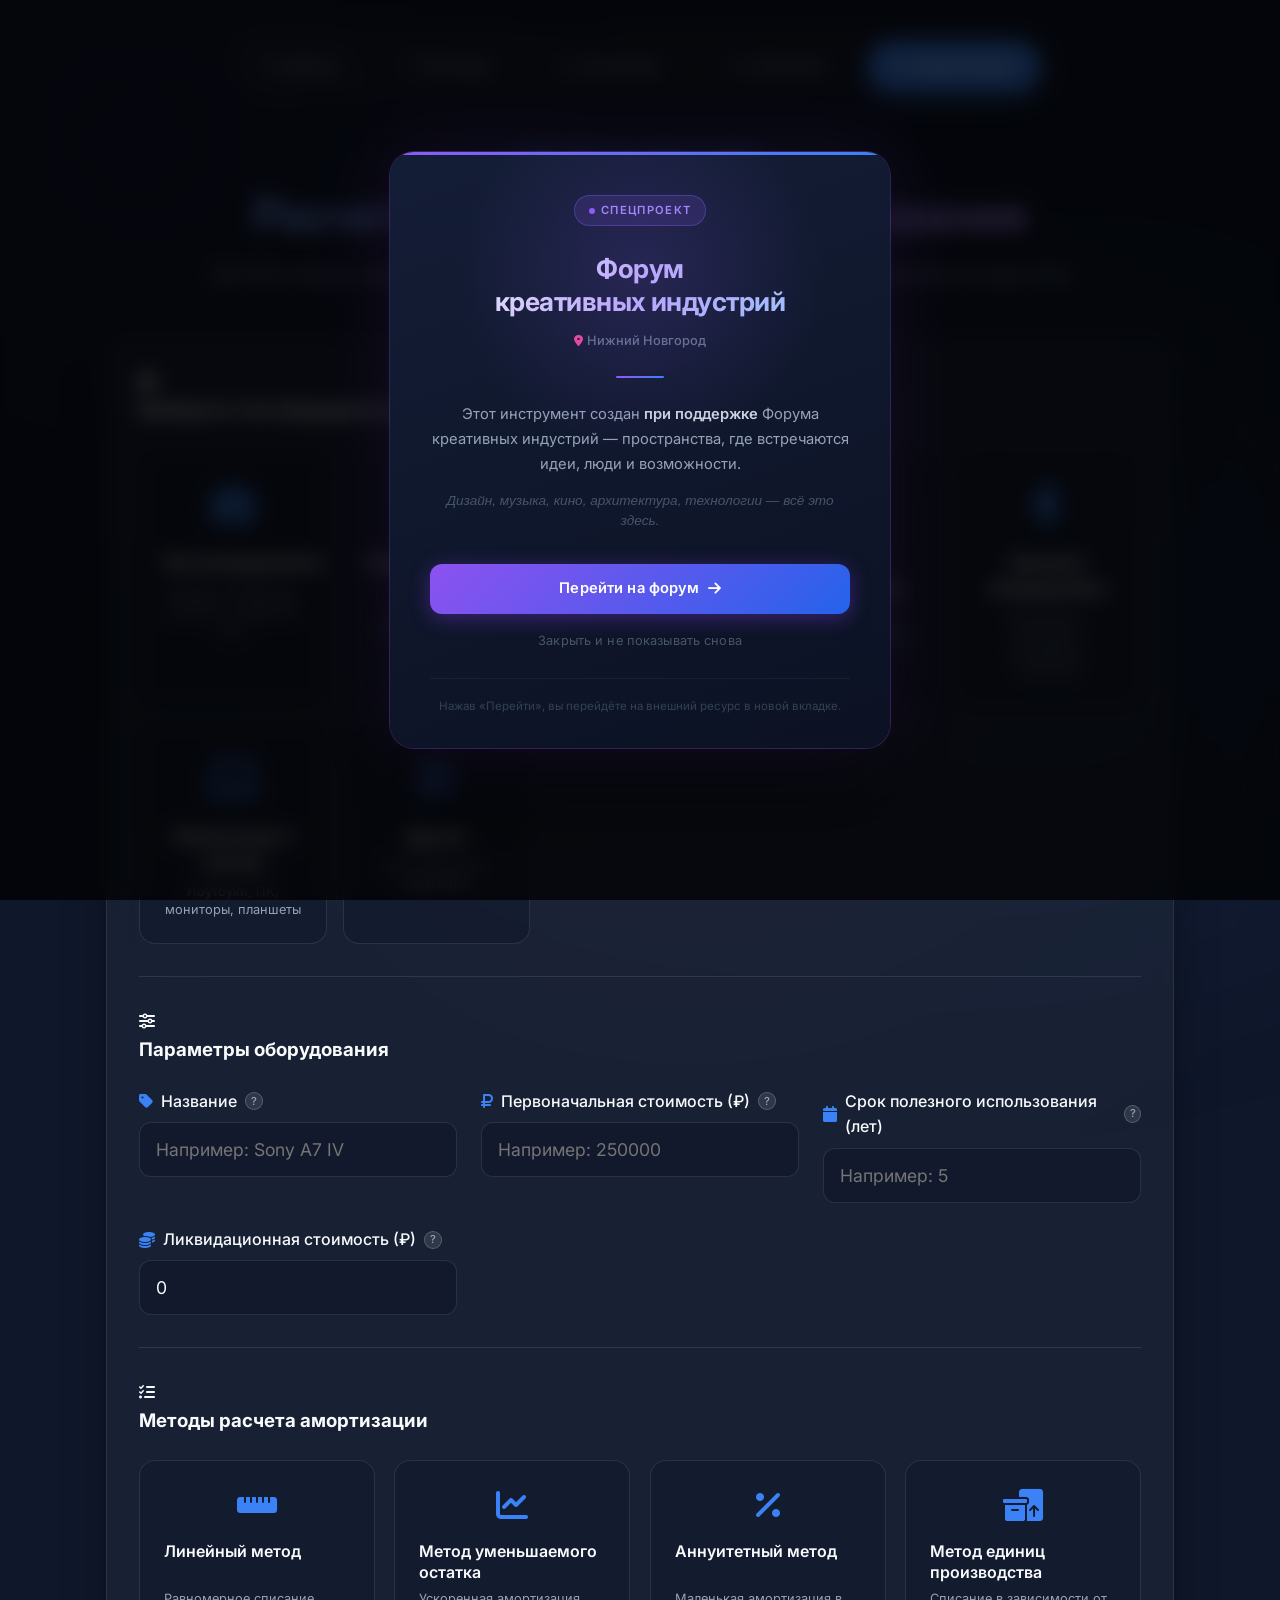
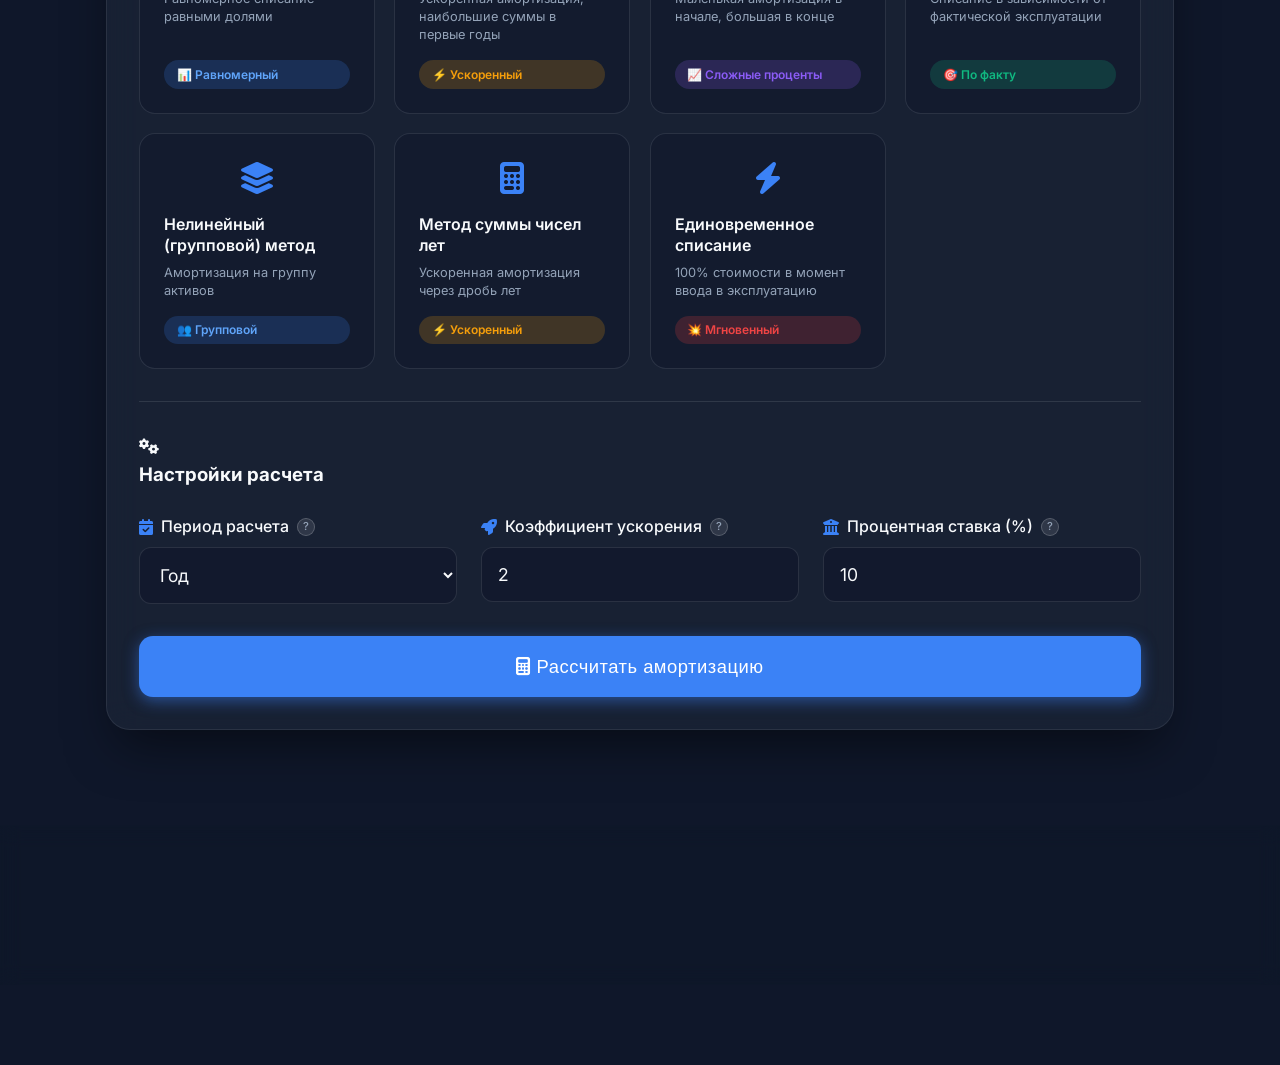
==== commit 5ed29ed4: "Add forum creative industries popup Popup appears on first page load promoting Форум креативных инду" ====
--- a/amortization_calc.html
+++ b/amortization_calc.html
@@ -14,11 +14,29 @@
     <!-- Yandex.Metrica placeholder -->
     <div id="yandex-metrica-container"></div>
     <script>
-        fetch('analytics.html')
-            .then(r => r.ok ? r.text() : Promise.reject())
-            .then(html => document.getElementById('yandex-metrica-container').innerHTML = html)
-            .catch(() => console.log('Analytics not loaded (local)'));
+        var xhr = new XMLHttpRequest();
+        xhr.open('GET', 'analytics.html', true);
+        xhr.onreadystatechange = function() {
+            if (xhr.readyState === 4 && xhr.status === 200) {
+                var container = document.getElementById('yandex-metrica-container');
+                container.innerHTML = xhr.responseText;
+                
+                // Выполняем скрипты вручную
+                var scripts = container.getElementsByTagName('script');
+                for (var i = 0; i < scripts.length; i++) {
+                    var script = document.createElement('script');
+                    if (scripts[i].src) {
+                        script.src = scripts[i].src;
+                    } else {
+                        script.text = scripts[i].text;
+                    }
+                    document.head.appendChild(script);
+                }
+            }
+        };
+        xhr.send();
     </script>
+    <link rel="stylesheet" href="forum-popup.css">
 </head>
 
 <body>
@@ -459,6 +477,7 @@
     </footer>
 
     <script src="amortization_script.js"></script>
+    <script src="forum-popup.js"></script>
 </body>
 
 </html>
--- a/forum-popup.css
+++ b/forum-popup.css
@@ -0,0 +1,267 @@
+/* ============================================
+   Forum Creative Industries Popup
+   ============================================ */
+
+#forum-popup-overlay {
+    position: fixed;
+    inset: 0;
+    z-index: 99999;
+    display: flex;
+    align-items: center;
+    justify-content: center;
+    background: rgba(0, 0, 0, 0.75);
+    backdrop-filter: blur(10px);
+    -webkit-backdrop-filter: blur(10px);
+    padding: 1.5rem;
+    animation: popup-overlay-in 0.4s ease forwards;
+}
+
+@keyframes popup-overlay-in {
+    from { opacity: 0; }
+    to   { opacity: 1; }
+}
+
+#forum-popup-overlay.hiding {
+    animation: popup-overlay-out 0.35s ease forwards;
+}
+
+@keyframes popup-overlay-out {
+    from { opacity: 1; }
+    to   { opacity: 0; }
+}
+
+#forum-popup-card {
+    position: relative;
+    max-width: 500px;
+    width: 100%;
+    background: linear-gradient(160deg, rgba(20, 30, 55, 0.98) 0%, rgba(12, 18, 36, 0.98) 100%);
+    border-radius: 24px;
+    padding: 0;
+    text-align: center;
+    animation: popup-card-in 0.55s cubic-bezier(0.34, 1.52, 0.64, 1) 0.1s both;
+    overflow: hidden;
+    box-shadow:
+        0 0 0 1px rgba(139, 92, 246, 0.3),
+        0 0 80px rgba(139, 92, 246, 0.12),
+        0 40px 80px rgba(0, 0, 0, 0.6);
+}
+
+@keyframes popup-card-in {
+    from { opacity: 0; transform: scale(0.82) translateY(24px); }
+    to   { opacity: 1; transform: scale(1)    translateY(0);   }
+}
+
+/* Top gradient accent bar */
+#forum-popup-card .popup-accent-bar {
+    height: 3px;
+    background: linear-gradient(90deg, #8b5cf6 0%, #3b82f6 50%, #ec4899 100%);
+    background-size: 200% 100%;
+    animation: gradient-shift 4s ease infinite alternate;
+}
+
+@keyframes gradient-shift {
+    from { background-position: 0% 50%; }
+    to   { background-position: 100% 50%; }
+}
+
+#forum-popup-card .popup-body {
+    padding: 2.5rem 2.5rem 2rem;
+}
+
+/* Glow blob inside card */
+#forum-popup-card .popup-glow {
+    position: absolute;
+    top: -80px;
+    left: 50%;
+    transform: translateX(-50%);
+    width: 400px;
+    height: 400px;
+    background: radial-gradient(circle, rgba(139, 92, 246, 0.18) 0%, transparent 65%);
+    pointer-events: none;
+    border-radius: 50%;
+}
+
+/* Badge */
+.popup-badge {
+    display: inline-flex;
+    align-items: center;
+    gap: 0.4rem;
+    background: rgba(139, 92, 246, 0.15);
+    border: 1px solid rgba(139, 92, 246, 0.35);
+    border-radius: 100px;
+    padding: 0.35rem 0.85rem;
+    font-size: 0.7rem;
+    font-weight: 600;
+    letter-spacing: 0.12em;
+    text-transform: uppercase;
+    color: #a78bfa;
+    margin-bottom: 1.6rem;
+}
+
+.popup-badge .badge-dot {
+    width: 6px;
+    height: 6px;
+    background: #8b5cf6;
+    border-radius: 50%;
+    animation: badge-pulse 2s ease infinite;
+    flex-shrink: 0;
+}
+
+@keyframes badge-pulse {
+    0%, 100% { opacity: 1;   transform: scale(1);   }
+    50%       { opacity: 0.4; transform: scale(0.7); }
+}
+
+/* Title */
+.popup-title {
+    font-size: 1.65rem;
+    font-weight: 700;
+    line-height: 1.25;
+    letter-spacing: -0.02em;
+    margin-bottom: 0.6rem;
+    background: linear-gradient(135deg, #f8fafc 0%, #c4b5fd 50%, #93c5fd 100%);
+    -webkit-background-clip: text;
+    -webkit-text-fill-color: transparent;
+    background-clip: text;
+}
+
+/* Location tag */
+.popup-location {
+    display: inline-flex;
+    align-items: center;
+    gap: 0.3rem;
+    font-size: 0.8rem;
+    color: #64748b;
+    margin-bottom: 1.5rem;
+    font-weight: 500;
+}
+
+.popup-location i {
+    color: #ec4899;
+    font-size: 0.75rem;
+}
+
+/* Divider */
+.popup-divider {
+    width: 48px;
+    height: 2px;
+    background: linear-gradient(90deg, #8b5cf6, #3b82f6);
+    border-radius: 2px;
+    margin: 0 auto 1.5rem;
+}
+
+/* Description */
+.popup-description {
+    font-size: 0.92rem;
+    color: #94a3b8;
+    line-height: 1.7;
+    margin-bottom: 0.9rem;
+}
+
+.popup-description strong {
+    color: #cbd5e1;
+    font-weight: 600;
+}
+
+/* Tagline */
+.popup-tagline {
+    font-size: 0.85rem;
+    color: #475569;
+    font-style: italic;
+    margin-bottom: 2rem;
+    line-height: 1.5;
+}
+
+/* Buttons area */
+.popup-actions {
+    display: flex;
+    flex-direction: column;
+    gap: 0.75rem;
+}
+
+.popup-cta-btn {
+    display: inline-flex;
+    align-items: center;
+    justify-content: center;
+    gap: 0.5rem;
+    width: 100%;
+    padding: 0.85rem 1.5rem;
+    background: linear-gradient(135deg, #7c3aed 0%, #2563eb 100%);
+    color: #fff;
+    font-family: 'Inter', sans-serif;
+    font-size: 0.92rem;
+    font-weight: 600;
+    border: none;
+    border-radius: 12px;
+    cursor: pointer;
+    text-decoration: none;
+    letter-spacing: 0.01em;
+    position: relative;
+    overflow: hidden;
+    transition: transform 0.2s ease, box-shadow 0.2s ease;
+    box-shadow: 0 4px 20px rgba(124, 58, 237, 0.4);
+}
+
+.popup-cta-btn::before {
+    content: '';
+    position: absolute;
+    inset: 0;
+    background: linear-gradient(135deg, rgba(255,255,255,0.12), transparent);
+    pointer-events: none;
+}
+
+.popup-cta-btn:hover {
+    transform: translateY(-2px);
+    box-shadow: 0 8px 30px rgba(124, 58, 237, 0.55);
+}
+
+.popup-cta-btn:active {
+    transform: translateY(0);
+}
+
+.popup-cta-btn i {
+    transition: transform 0.2s ease;
+}
+
+.popup-cta-btn:hover i {
+    transform: translateX(3px);
+}
+
+.popup-close-btn {
+    background: none;
+    border: none;
+    font-family: 'Inter', sans-serif;
+    font-size: 0.8rem;
+    color: #475569;
+    cursor: pointer;
+    padding: 0.4rem 0.8rem;
+    border-radius: 8px;
+    transition: color 0.2s ease, background 0.2s ease;
+    letter-spacing: 0.01em;
+}
+
+.popup-close-btn:hover {
+    color: #94a3b8;
+    background: rgba(255, 255, 255, 0.04);
+}
+
+/* Footer note */
+.popup-footer {
+    margin-top: 1.5rem;
+    padding-top: 1.2rem;
+    border-top: 1px solid rgba(255, 255, 255, 0.05);
+    font-size: 0.72rem;
+    color: #334155;
+    line-height: 1.5;
+}
+
+/* Responsive */
+@media (max-width: 540px) {
+    #forum-popup-card .popup-body {
+        padding: 2rem 1.5rem 1.75rem;
+    }
+
+    .popup-title {
+        font-size: 1.35rem;
+    }
+}
